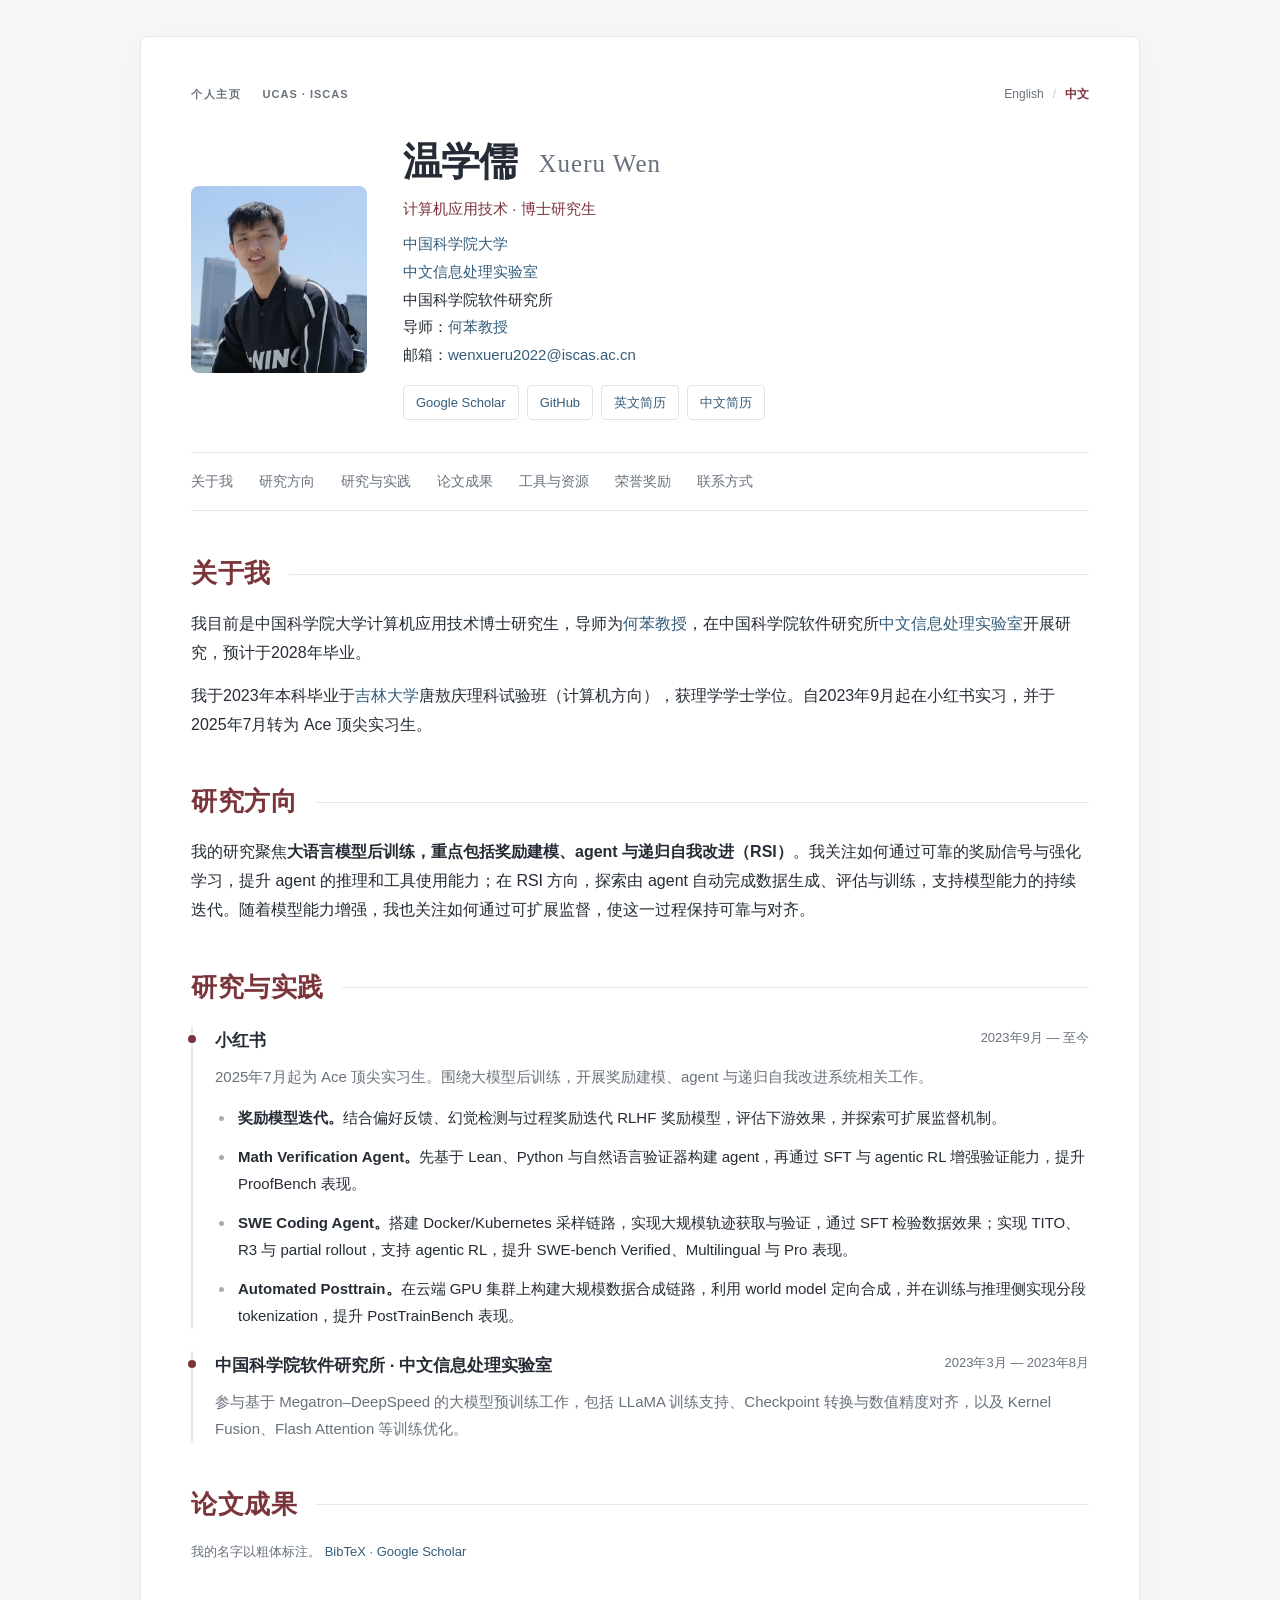
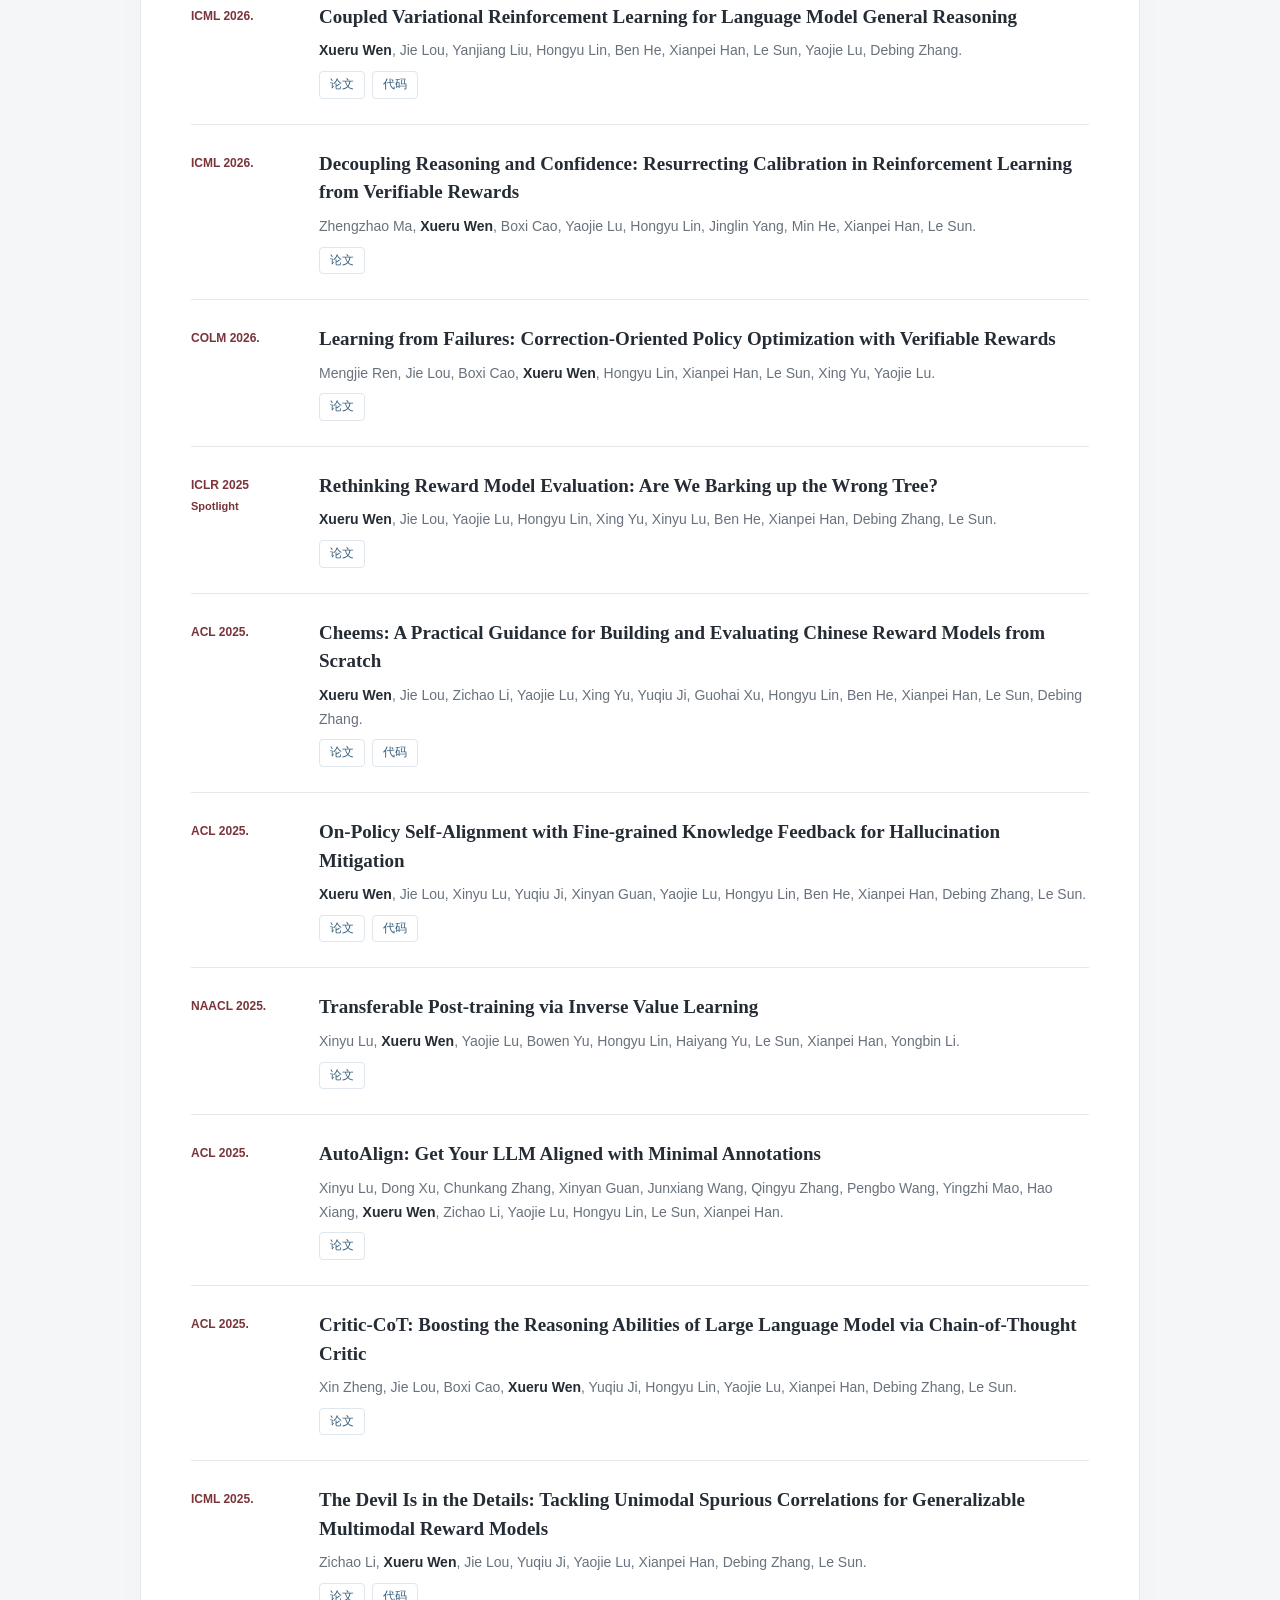
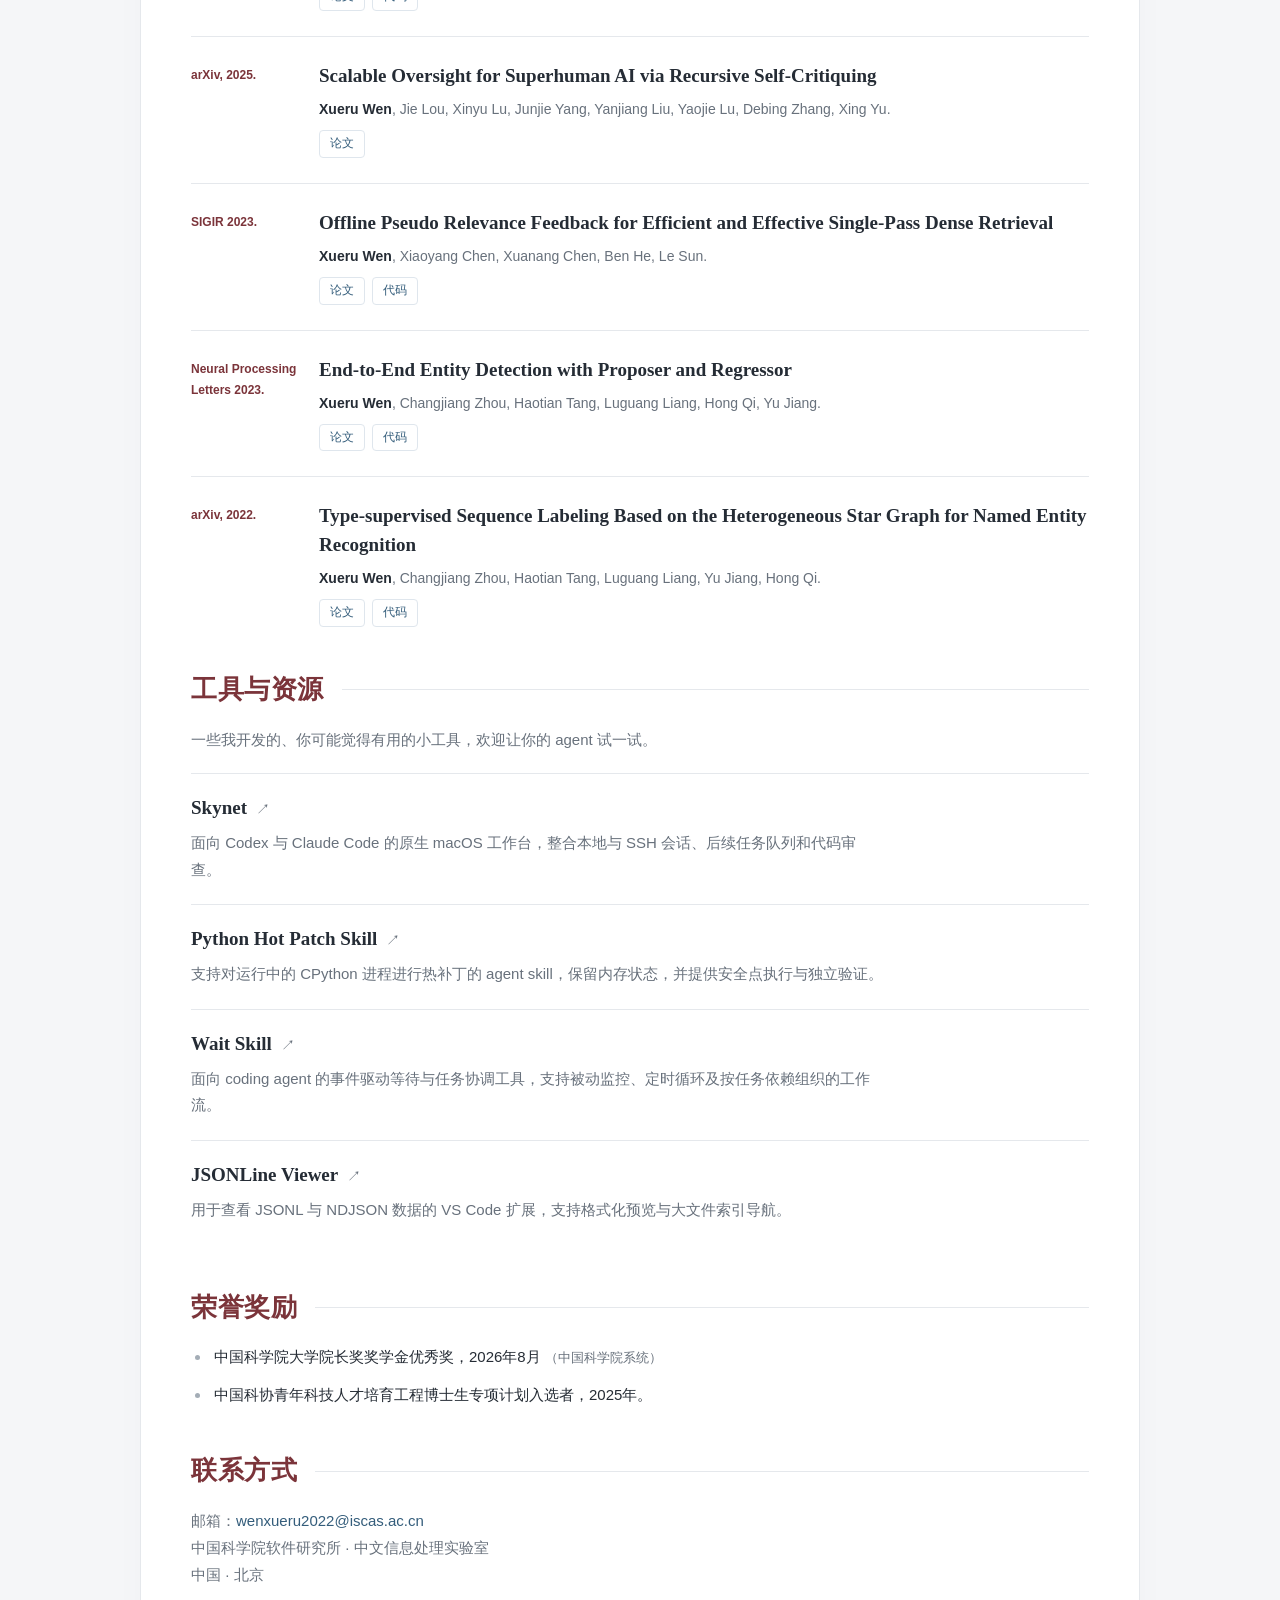
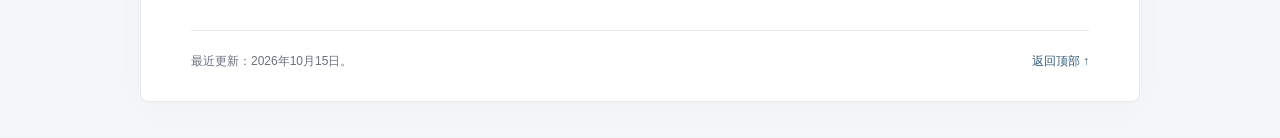
==== zh.html @ 72330139 "Add Chinese homepage with English as the default language" ====
<!doctype html>
<html lang="zh-CN">
<head>
  <meta charset="UTF-8" />
  <meta name="viewport" content="width=device-width, initial-scale=1" />
  <meta name="description" content="温学儒，中国科学院大学博士研究生，在中国科学院软件研究所中文信息处理实验室开展研究。研究方向为大语言模型后训练、奖励建模、agent 与递归自我改进。" />
  <title>温学儒 | Xueru Wen</title>
  <link rel="canonical" href="https://wenxueru.github.io/zh.html" />
  <link rel="alternate" hreflang="en" href="https://wenxueru.github.io/" />
  <link rel="alternate" hreflang="zh-CN" href="https://wenxueru.github.io/zh.html" />
  <link rel="alternate" hreflang="x-default" href="https://wenxueru.github.io/" />
  <link rel="stylesheet" href="styles.css?v=7" />
</head>
<body>
<a class="skip-link" href="#biography">跳转到正文</a>
<main class="page">
  <header id="top">
    <div class="header-topline">
      <p class="eyebrow">个人主页 <span>UCAS · ISCAS</span></p>
      <nav class="language-switch" aria-label="语言切换">
        <a href="./" lang="en" hreflang="en">English</a>
        <span aria-hidden="true">/</span>
        <a href="zh.html" lang="zh-CN" hreflang="zh-CN" aria-current="page">中文</a>
      </nav>
    </div>
    <div class="profile">
      <img class="portrait" src="assets/portrait.jpg?v=2" width="241" height="256" alt="温学儒的照片" />
      <div>
        <h1>温学儒 <span class="chinese-name" lang="en">Xueru Wen</span></h1>
        <p class="role">计算机应用技术 · 博士研究生</p>
        <p><a href="https://www.ucas.ac.cn/">中国科学院大学</a></p>
        <p><a href="https://www.icip.org.cn/zh/homepage/">中文信息处理实验室</a></p>
        <p>中国科学院软件研究所</p>
        <p>导师：<a href="https://people.ucas.edu.cn/~benhe">何苯教授</a></p>
        <p>邮箱：<a href="mailto:wenxueru2022@iscas.ac.cn">wenxueru2022@iscas.ac.cn</a></p>
        <div class="profile-links" aria-label="学术主页与简历">
          <a href="https://scholar.google.com/citations?user=MGhwXeUAAAAJ&amp;hl=en">Google Scholar</a>
          <a href="https://github.com/wenxueru">GitHub</a>
          <a href="assets/resume.pdf?v=20261009-cv8">英文简历</a>
          <a href="assets/resume-zh_CN.pdf?v=20261009-cv8" lang="zh-CN">中文简历</a>
        </div>
      </div>
    </div>
    <nav class="navigation" aria-label="页面导航">
      <a href="#biography">关于我</a><a href="#research">研究方向</a><a href="#experience">研究与实践</a>
      <a href="#publications">论文成果</a><a href="#projects">工具与资源</a><a href="#honors">荣誉奖励</a><a href="#contact">联系方式</a>
    </nav>
  </header>

  <section id="biography" aria-labelledby="biography-title">
    <h2 id="biography-title">关于我</h2>
    <p>我目前是中国科学院大学计算机应用技术博士研究生，导师为<a href="https://people.ucas.edu.cn/~benhe">何苯教授</a>，在中国科学院软件研究所<a href="https://www.icip.org.cn/zh/homepage/">中文信息处理实验室</a>开展研究，预计于2028年毕业。</p>
    <p>我于2023年本科毕业于<a href="https://www.jlu.edu.cn/">吉林大学</a>唐敖庆理科试验班（计算机方向），获理学学士学位。自2023年9月起在小红书实习，并于2025年7月转为 Ace 顶尖实习生。</p>
  </section>

  <section id="research" aria-labelledby="research-title">
    <h2 id="research-title">研究方向</h2>
    <p>我的研究聚焦<strong>大语言模型后训练，重点包括奖励建模、agent 与递归自我改进（RSI）</strong>。我关注如何通过可靠的奖励信号与强化学习，提升 agent 的推理和工具使用能力；在 RSI 方向，探索由 agent 自动完成数据生成、评估与训练，支持模型能力的持续迭代。随着模型能力增强，我也关注如何通过可扩展监督，使这一过程保持可靠与对齐。</p>
  </section>

  <section id="experience" aria-labelledby="experience-title">
    <h2 id="experience-title">研究与实践</h2>
    <article class="experience">
      <div class="experience-title"><strong>小红书</strong><span class="date">2023年9月 — 至今</span></div>
      <p>2025年7月起为 Ace 顶尖实习生。围绕大模型后训练，开展奖励建模、agent 与递归自我改进系统相关工作。</p>
      <ul>
        <li><strong>奖励模型迭代。</strong>结合偏好反馈、幻觉检测与过程奖励迭代 RLHF 奖励模型，评估下游效果，并探索可扩展监督机制。</li>
        <li><strong>Math Verification Agent。</strong>先基于 Lean、Python 与自然语言验证器构建 agent，再通过 SFT 与 agentic RL 增强验证能力，提升 ProofBench 表现。</li>
        <li><strong>SWE Coding Agent。</strong>搭建 Docker/Kubernetes 采样链路，实现大规模轨迹获取与验证，通过 SFT 检验数据效果；实现 TITO、R3 与 partial rollout，支持 agentic RL，提升 SWE-bench Verified、Multilingual 与 Pro 表现。</li>
        <li><strong>Automated Posttrain。</strong>在云端 GPU 集群上构建大规模数据合成链路，利用 world model 定向合成，并在训练与推理侧实现分段 tokenization，提升 PostTrainBench 表现。</li>
      </ul>
    </article>
    <article class="experience">
      <div class="experience-title"><strong>中国科学院软件研究所 · 中文信息处理实验室</strong><span class="date">2023年3月 — 2023年8月</span></div>
      <p>参与基于 Megatron–DeepSpeed 的大模型预训练工作，包括 LLaMA 训练支持、Checkpoint 转换与数值精度对齐，以及 Kernel Fusion、Flash Attention 等训练优化。</p>
    </article>
  </section>

  <section id="publications" aria-labelledby="publications-title">
    <h2 id="publications-title">论文成果</h2>
    <p class="section-note">我的名字以粗体标注。 <a href="assets/publications.bib" download>BibTeX</a> · <a href="https://scholar.google.com/citations?user=MGhwXeUAAAAJ&amp;hl=en">Google Scholar</a></p>
    <ol class="publications">
<li><a class="paper-title" href="https://arxiv.org/abs/2512.12576">Coupled Variational Reinforcement Learning for Language Model General Reasoning</a>
      <span class="paper-links"><a href="https://arxiv.org/abs/2512.12576">论文</a> <a href="https://github.com/wenxueru/CoVRL">代码</a></span>
      <div class="authors"><strong>Xueru Wen</strong>, Jie Lou, Yanjiang Liu, Hongyu Lin, Ben He, Xianpei Han, Le Sun, Yaojie Lu, Debing Zhang.</div><div class="venue">ICML 2026.</div></li>
<li><a class="paper-title" href="https://arxiv.org/abs/2603.09117">Decoupling Reasoning and Confidence: Resurrecting Calibration in Reinforcement Learning from Verifiable Rewards</a>
      <span class="paper-links"><a href="https://arxiv.org/abs/2603.09117">论文</a></span>
      <div class="authors">Zhengzhao Ma, <strong>Xueru Wen</strong>, Boxi Cao, Yaojie Lu, Hongyu Lin, Jinglin Yang, Min He, Xianpei Han, Le Sun.</div><div class="venue">ICML 2026.</div></li>
<li><a class="paper-title" href="https://arxiv.org/abs/2605.14539">Learning from Failures: Correction-Oriented Policy Optimization with Verifiable Rewards</a>
      <span class="paper-links"><a href="https://arxiv.org/abs/2605.14539">论文</a></span>
      <div class="authors">Mengjie Ren, Jie Lou, Boxi Cao, <strong>Xueru Wen</strong>, Hongyu Lin, Xianpei Han, Le Sun, Xing Yu, Yaojie Lu.</div><div class="venue">COLM 2026.</div></li>
<li><a class="paper-title" href="https://openreview.net/forum?id=Cnwz9jONi5">Rethinking Reward Model Evaluation: Are We Barking up the Wrong Tree?</a>
      <span class="paper-links"><a href="https://openreview.net/forum?id=Cnwz9jONi5">论文</a></span>
      <div class="authors"><strong>Xueru Wen</strong>, Jie Lou, Yaojie Lu, Hongyu Lin, Xing Yu, Xinyu Lu, Ben He, Xianpei Han, Debing Zhang, Le Sun.</div><div class="venue">ICLR 2025 <span class="spotlight">Spotlight</span></div></li>
<li><a class="paper-title" href="https://aclanthology.org/2025.acl-long.737/">Cheems: A Practical Guidance for Building and Evaluating Chinese Reward Models from Scratch</a>
      <span class="paper-links"><a href="https://aclanthology.org/2025.acl-long.737/">论文</a> <a href="https://github.com/AlignRM/CheemsRM">代码</a></span>
      <div class="authors"><strong>Xueru Wen</strong>, Jie Lou, Zichao Li, Yaojie Lu, Xing Yu, Yuqiu Ji, Guohai Xu, Hongyu Lin, Ben He, Xianpei Han, Le Sun, Debing Zhang.</div><div class="venue">ACL 2025.</div></li>
<li><a class="paper-title" href="https://aclanthology.org/2025.findings-acl.271/">On-Policy Self-Alignment with Fine-grained Knowledge Feedback for Hallucination Mitigation</a>
      <span class="paper-links"><a href="https://aclanthology.org/2025.findings-acl.271/">论文</a> <a href="https://github.com/AlignRM/RLFH">代码</a></span>
      <div class="authors"><strong>Xueru Wen</strong>, Jie Lou, Xinyu Lu, Yuqiu Ji, Xinyan Guan, Yaojie Lu, Hongyu Lin, Ben He, Xianpei Han, Debing Zhang, Le Sun.</div><div class="venue">ACL 2025.</div></li>
<li><a class="paper-title" href="https://aclanthology.org/2025.naacl-long.227/">Transferable Post-training via Inverse Value Learning</a>
      <span class="paper-links"><a href="https://aclanthology.org/2025.naacl-long.227/">论文</a></span>
      <div class="authors">Xinyu Lu, <strong>Xueru Wen</strong>, Yaojie Lu, Bowen Yu, Hongyu Lin, Haiyang Yu, Le Sun, Xianpei Han, Yongbin Li.</div><div class="venue">NAACL 2025.</div></li>
<li><a class="paper-title" href="https://aclanthology.org/2025.acl-demo.19/">AutoAlign: Get Your LLM Aligned with Minimal Annotations</a>
      <span class="paper-links"><a href="https://aclanthology.org/2025.acl-demo.19/">论文</a></span>
      <div class="authors">Xinyu Lu, Dong Xu, Chunkang Zhang, Xinyan Guan, Junxiang Wang, Qingyu Zhang, Pengbo Wang, Yingzhi Mao, Hao Xiang, <strong>Xueru Wen</strong>, Zichao Li, Yaojie Lu, Hongyu Lin, Le Sun, Xianpei Han.</div><div class="venue">ACL 2025.</div></li>
<li><a class="paper-title" href="https://aclanthology.org/2025.findings-acl.89/">Critic-CoT: Boosting the Reasoning Abilities of Large Language Model via Chain-of-Thought Critic</a>
      <span class="paper-links"><a href="https://aclanthology.org/2025.findings-acl.89/">论文</a></span>
      <div class="authors">Xin Zheng, Jie Lou, Boxi Cao, <strong>Xueru Wen</strong>, Yuqiu Ji, Hongyu Lin, Yaojie Lu, Xianpei Han, Debing Zhang, Le Sun.</div><div class="venue">ACL 2025.</div></li>
<li><a class="paper-title" href="https://proceedings.mlr.press/v267/li25cw.html">The Devil Is in the Details: Tackling Unimodal Spurious Correlations for Generalizable Multimodal Reward Models</a>
      <span class="paper-links"><a href="https://proceedings.mlr.press/v267/li25cw.html">论文</a> <a href="https://github.com/alignrm/Generalizable-MM-RM">代码</a></span>
      <div class="authors">Zichao Li, <strong>Xueru Wen</strong>, Jie Lou, Yuqiu Ji, Yaojie Lu, Xianpei Han, Debing Zhang, Le Sun.</div><div class="venue">ICML 2025.</div></li>
<li><a class="paper-title" href="https://arxiv.org/abs/2502.04675">Scalable Oversight for Superhuman AI via Recursive Self-Critiquing</a>
      <span class="paper-links"><a href="https://arxiv.org/abs/2502.04675">论文</a></span>
      <div class="authors"><strong>Xueru Wen</strong>, Jie Lou, Xinyu Lu, Junjie Yang, Yanjiang Liu, Yaojie Lu, Debing Zhang, Xing Yu.</div><div class="venue">arXiv, 2025.</div></li>
<li><a class="paper-title" href="https://doi.org/10.1145/3539618.3592028">Offline Pseudo Relevance Feedback for Efficient and Effective Single-Pass Dense Retrieval</a>
      <span class="paper-links"><a href="https://doi.org/10.1145/3539618.3592028">论文</a> <a href="https://github.com/wenxueru/OPRF">代码</a></span>
      <div class="authors"><strong>Xueru Wen</strong>, Xiaoyang Chen, Xuanang Chen, Ben He, Le Sun.</div><div class="venue">SIGIR 2023.</div></li>
<li><a class="paper-title" href="https://doi.org/10.1007/s11063-023-11201-8">End-to-End Entity Detection with Proposer and Regressor</a>
      <span class="paper-links"><a href="https://doi.org/10.1007/s11063-023-11201-8">论文</a> <a href="https://github.com/wenxueru/EntityDetection">代码</a></span>
      <div class="authors"><strong>Xueru Wen</strong>, Changjiang Zhou, Haotian Tang, Luguang Liang, Hong Qi, Yu Jiang.</div><div class="venue">Neural Processing Letters 2023.</div></li>
<li><a class="paper-title" href="https://arxiv.org/abs/2210.10240">Type-supervised Sequence Labeling Based on the Heterogeneous Star Graph for Named Entity Recognition</a>
      <span class="paper-links"><a href="https://arxiv.org/abs/2210.10240">论文</a> <a href="https://github.com/wenxueru/GraphNER">代码</a></span>
      <div class="authors"><strong>Xueru Wen</strong>, Changjiang Zhou, Haotian Tang, Luguang Liang, Yu Jiang, Hong Qi.</div><div class="venue">arXiv, 2022.</div></li>
    </ol>
  </section>

  <section id="projects" aria-labelledby="projects-title">
    <h2 id="projects-title">工具与资源</h2>
    <p class="tools-intro">一些我开发的、你可能觉得有用的小工具，欢迎让你的 agent 试一试。</p>
    <div class="projects-grid">
      <article class="project">
        <h3><a href="https://github.com/wenxueru/skynet">Skynet <span aria-hidden="true">↗</span></a></h3>
        <p>面向 Codex 与 Claude Code 的原生 macOS 工作台，整合本地与 SSH 会话、后续任务队列和代码审查。</p>
      </article>
      <article class="project">
        <h3><a href="https://github.com/wenxueru/python-hot-patch-skill">Python Hot Patch Skill <span aria-hidden="true">↗</span></a></h3>
        <p>支持对运行中的 CPython 进程进行热补丁的 agent skill，保留内存状态，并提供安全点执行与独立验证。</p>
      </article>
      <article class="project">
        <h3><a href="https://github.com/wenxueru/wait-skill">Wait Skill <span aria-hidden="true">↗</span></a></h3>
        <p>面向 coding agent 的事件驱动等待与任务协调工具，支持被动监控、定时循环及按任务依赖组织的工作流。</p>
      </article>
      <article class="project">
        <h3><a href="https://github.com/wenxueru/jsonline-viewer">JSONLine Viewer <span aria-hidden="true">↗</span></a></h3>
        <p>用于查看 JSONL 与 NDJSON 数据的 VS Code 扩展，支持格式化预览与大文件索引导航。</p>
      </article>
    </div>
  </section>

  <section id="honors" aria-labelledby="honors-title">
    <h2 id="honors-title">荣誉奖励</h2>
    <ul>
      <li><span lang="zh-CN">中国科学院大学院长奖奖学金优秀奖</span>，2026年8月 <span class="section-note">（中国科学院系统）</span></li>
      <li>中国科协青年科技人才培育工程博士生专项计划入选者，2025年。</li>
    </ul>
  </section>

  <section id="contact" aria-labelledby="contact-title">
    <h2 id="contact-title">联系方式</h2>
    <p>邮箱：<a href="mailto:wenxueru2022@iscas.ac.cn">wenxueru2022@iscas.ac.cn</a><br />中国科学院软件研究所 · 中文信息处理实验室<br />中国 · 北京</p>
  </section>
  <footer><p>最近更新：<time datetime="2026-10-15">2026年10月15日</time>。</p><a href="#top">返回顶部 ↑</a></footer>
</main>
</body>
</html>
---- styles.css ----
:root {
  color-scheme: light;
  --ink: #252c35;
  --muted: #68717c;
  --accent: #7b343a;
  --link: #345d7b;
  --rule: #e5e8ec;
  --serif: Georgia, "Times New Roman", "Songti SC", SimSun, serif;
}
* { box-sizing: border-box; }
html { scroll-behavior: smooth; scroll-padding-top: 28px; }
body {
  margin: 0;
  color: var(--ink);
  background: #f5f6f8;
  font: 16px/1.8 -apple-system, BlinkMacSystemFont, "Segoe UI", "PingFang SC", sans-serif;
  -webkit-font-smoothing: antialiased;
}
.page {
  max-width: 1000px;
  margin: 36px auto;
  padding: 44px 50px 28px;
  background: #fff;
  border: 1px solid var(--rule);
  border-radius: 8px;
  box-shadow: 0 8px 38px #25324505;
}
a { color: var(--link); text-decoration: none; text-underline-offset: 3px; }
a:hover { text-decoration: underline; }
a:focus-visible { outline: 2px solid var(--link); outline-offset: 4px; border-radius: 2px; }
.skip-link { position: absolute; left: -9999px; }
.skip-link:focus { left: 20px; top: 10px; padding: 8px 12px; background: white; z-index: 1; }
.eyebrow {
  display: flex;
  justify-content: space-between;
  margin: 0 0 30px;
  color: var(--muted);
  font-size: 11px;
  font-weight: 600;
  letter-spacing: 1.7px;
  text-transform: uppercase;
}
.eyebrow span { letter-spacing: 1px; }
.profile { display: grid; grid-template-columns: 176px minmax(0, 1fr); gap: 36px; align-items: center; }
.portrait { display: block; width: 176px; height: auto; border-radius: 8px; }
h1 { font: 700 39px/1.2 var(--serif); letter-spacing: -.8px; margin: 0 0 12px; }
.chinese-name { display: inline-block; margin-left: 12px; color: var(--muted); font-size: 25px; font-weight: 500; letter-spacing: 1px; vertical-align: 3px; }
.profile p { margin: 0 0 3px; font-size: 15px; line-height: 1.65; }
.profile .role { margin-bottom: 10px; color: var(--accent); font-size: 15px; font-weight: 500; }
.profile .profile-links { margin-top: 17px; }
.profile-links { display: flex; flex-wrap: wrap; gap: 8px; }
.profile-links a {
  padding: 5px 12px;
  border: 1px solid #dce3e9;
  border-radius: 5px;
  font-size: 13px;
  font-weight: 500;
  transition: background-color .15s, border-color .15s;
}
.profile-links a:hover { background: #f2f6f9; border-color: #a9bdcd; text-decoration: none; }
.navigation {
  display: flex;
  flex-wrap: wrap;
  gap: 6px 26px;
  margin: 32px 0 0;
  padding: 11px 0;
  border-top: 1px solid var(--rule);
  border-bottom: 1px solid var(--rule);
  font-size: 14px;
  font-weight: 500;
}
.navigation a { color: var(--muted); padding: 5px 0; }
.navigation a:hover { color: var(--accent); }
section { margin-top: 46px; }
#biography p, #research p { max-width: 80ch; }
h2 {
  display: flex;
  align-items: center;
  gap: 18px;
  margin: 0 0 19px;
  color: var(--accent);
  font: 700 26px/1.3 var(--serif);
  letter-spacing: -.3px;
}
h2::after { content: ""; height: 1px; background: var(--rule); flex: 1; min-width: 20px; }
p { margin: 0 0 14px; }
strong { font-weight: 600; }
.experience { position: relative; margin-top: 22px; padding-left: 22px; border-left: 2px solid var(--rule); }
.experience::before { content: ""; position: absolute; left: -5px; top: 9px; width: 8px; height: 8px; border-radius: 50%; background: var(--accent); }
.experience-title { display: flex; justify-content: space-between; gap: 6px 20px; flex-wrap: wrap; margin-bottom: 6px; }
.experience-title strong { font-size: 17px; }
.date { color: var(--muted); font-size: 13px; white-space: nowrap; }
.experience p { color: var(--muted); font-size: 15px; }
ul { padding-left: 20px; margin: 12px 0 0; }
li { padding-left: 3px; margin-bottom: 11px; }
li::marker { color: #a4adb6; }
.experience ul { font-size: 15px; line-height: 1.8; }
.experience li { margin-bottom: 12px; }
.experience li strong { color: var(--ink); }
.publications { padding: 0; margin: 12px 0 0; list-style: none; }
.publications li {
  display: grid;
  grid-template-columns: 106px minmax(0, 1fr);
  column-gap: 22px;
  row-gap: 8px;
  margin: 0;
  padding: 25px 0;
  border-bottom: 1px solid var(--rule);
}
.publications li:last-child { border-bottom: 0; padding-bottom: 0; }
.paper-title { grid-column: 2; grid-row: 1; color: var(--ink); font: 700 19px/1.5 var(--serif); }
.paper-title:hover { color: var(--accent); }
.authors { grid-column: 2; grid-row: 2; color: var(--muted); font-size: 14px; line-height: 1.7; }
.authors strong { color: var(--ink); }
.venue { grid-column: 1; grid-row: 1 / 4; align-self: start; padding-top: 3px; color: var(--accent); font-size: 12px; line-height: 1.8; font-weight: 600; }
.spotlight { display: block; font-size: 11px; font-weight: 600; }
.paper-links { grid-column: 2; grid-row: 3; display: flex; flex-wrap: wrap; gap: 7px; font-size: 11px; }
.paper-links a { padding: 2px 10px; border: 1px solid #dfe6ed; border-radius: 4px; font-size: 12px; line-height: 1.8; }
.paper-links a:hover { background: #f2f6f9; text-decoration: none; }
.section-note { color: var(--muted); font-size: 13px; line-height: 1.8; }
.tools-intro { max-width: 73ch; margin-bottom: 20px; color: var(--muted); font-size: 15px; line-height: 1.8; }
.projects-grid { display: grid; grid-template-columns: minmax(0, 1fr); }
.project { padding: 21px 0; border-top: 1px solid var(--rule); }
.project h3 { margin: 0 0 9px; font: 700 19px/1.4 var(--serif); }
.project h3 a { color: var(--ink); }
.project h3 a:hover { color: var(--accent); }
.project h3 span { margin-left: 4px; color: var(--muted); font: 14px/1 sans-serif; }
.project p { max-width: 83ch; margin: 0; color: var(--muted); font-size: 15px; line-height: 1.75; }
#honors li { font-size: 15px; }
#contact p { color: var(--muted); font-size: 15px; }
footer { display: flex; justify-content: space-between; flex-wrap: wrap; gap: 8px 20px; margin-top: 42px; padding-top: 20px; border-top: 1px solid var(--rule); color: var(--muted); font-size: 12px; }
footer p { margin: 0; }
@media (max-width: 760px) {
  body { background: #fff; }
  .page { margin: 0 auto; padding: 30px 26px 25px; border: 0; border-radius: 0; box-shadow: none; }
  .profile { grid-template-columns: 140px minmax(0, 1fr); gap: 25px; }
  .portrait { width: 140px; }
  h1 { font-size: 32px; }
  .chinese-name { margin-left: 8px; font-size: 22px; }
  .navigation { gap: 8px 24px; }
  .publications li { grid-template-columns: 92px minmax(0, 1fr); column-gap: 16px; }
}
@media (max-width: 540px) {
  body { font-size: 16px; line-height: 1.8; }
  .page { padding: 25px 22px; }
  .eyebrow { font-size: 10px; margin-bottom: 23px; }
  .profile { grid-template-columns: 1fr; gap: 21px; }
  .portrait { width: 120px; }
  h1 { font-size: 34px; }
  .chinese-name { font-size: 23px; }
  .profile p { font-size: 14px; }
  .profile .role { font-size: 14px; }
  .profile a { overflow-wrap: anywhere; }
  .profile-links a { padding: 5px 11px; }
  .navigation { margin-top: 25px; gap: 4px 23px; font-size: 13px; }
  section { margin-top: 34px; }
  h2 { font-size: 24px; gap: 13px; }
  .experience { padding-left: 16px; }
  .experience-title { display: block; }
  .date { display: block; margin-top: 3px; }
  .publications li { grid-template-columns: minmax(0, 1fr); padding: 22px 0; row-gap: 8px; }
  .venue { grid-column: 1; grid-row: 1; padding: 0; font-size: 12px; }
  .spotlight { display: inline; }
  .paper-title { grid-column: 1; grid-row: 2; font-size: 18px; }
  .authors { grid-column: 1; grid-row: 3; font-size: 13px; }
  .paper-links { grid-column: 1; grid-row: 4; }
  .paper-links a { font-size: 12px; padding: 2px 10px; }
  #projects h2 { align-items: baseline; }
}
@media (prefers-reduced-motion: reduce) { html { scroll-behavior: auto; } }
@media print {
  body { background: white; font-size: 11pt; }
  .page { max-width: none; margin: 0; padding: 0; border: 0; box-shadow: none; }
  .eyebrow, .navigation, .skip-link, footer a { display: none; }
  .publications li, .experience, .project { break-inside: avoid; }
  .profile-links a, .paper-links a { border: 0; padding: 0; }
  a { color: inherit; }
}

/* Shared language navigation; English remains the default document. */
.header-topline { display: flex; align-items: center; justify-content: space-between; gap: 18px; margin-bottom: 30px; }
.header-topline .eyebrow { display: block; margin: 0; }
.header-topline .eyebrow span { margin-left: 16px; }
.language-switch { display: flex; align-items: center; flex-shrink: 0; gap: 9px; font-size: 12px; line-height: 1.8; }
.language-switch a { color: var(--muted); padding: 3px 0; }
.language-switch a[aria-current="page"] { color: var(--accent); font-weight: 600; }
.language-switch span { color: #c3c9cf; }
html[lang="zh-CN"] #biography p, html[lang="zh-CN"] #research p { max-width: none; }
html[lang="zh-CN"] h2 { font-family: "Songti SC", SimSun, var(--serif); letter-spacing: .5px; }
@media (max-width: 540px) {
  .header-topline { gap: 10px; margin-bottom: 23px; }
  .header-topline .eyebrow { letter-spacing: 1px; }
  .header-topline .eyebrow span { margin-left: 8px; letter-spacing: .5px; }
  .language-switch { font-size: 12px; gap: 7px; }
  html[lang="zh-CN"] .chinese-name { font-size: 21px; letter-spacing: 0; }
}
@media print { .language-switch { display: none; } }
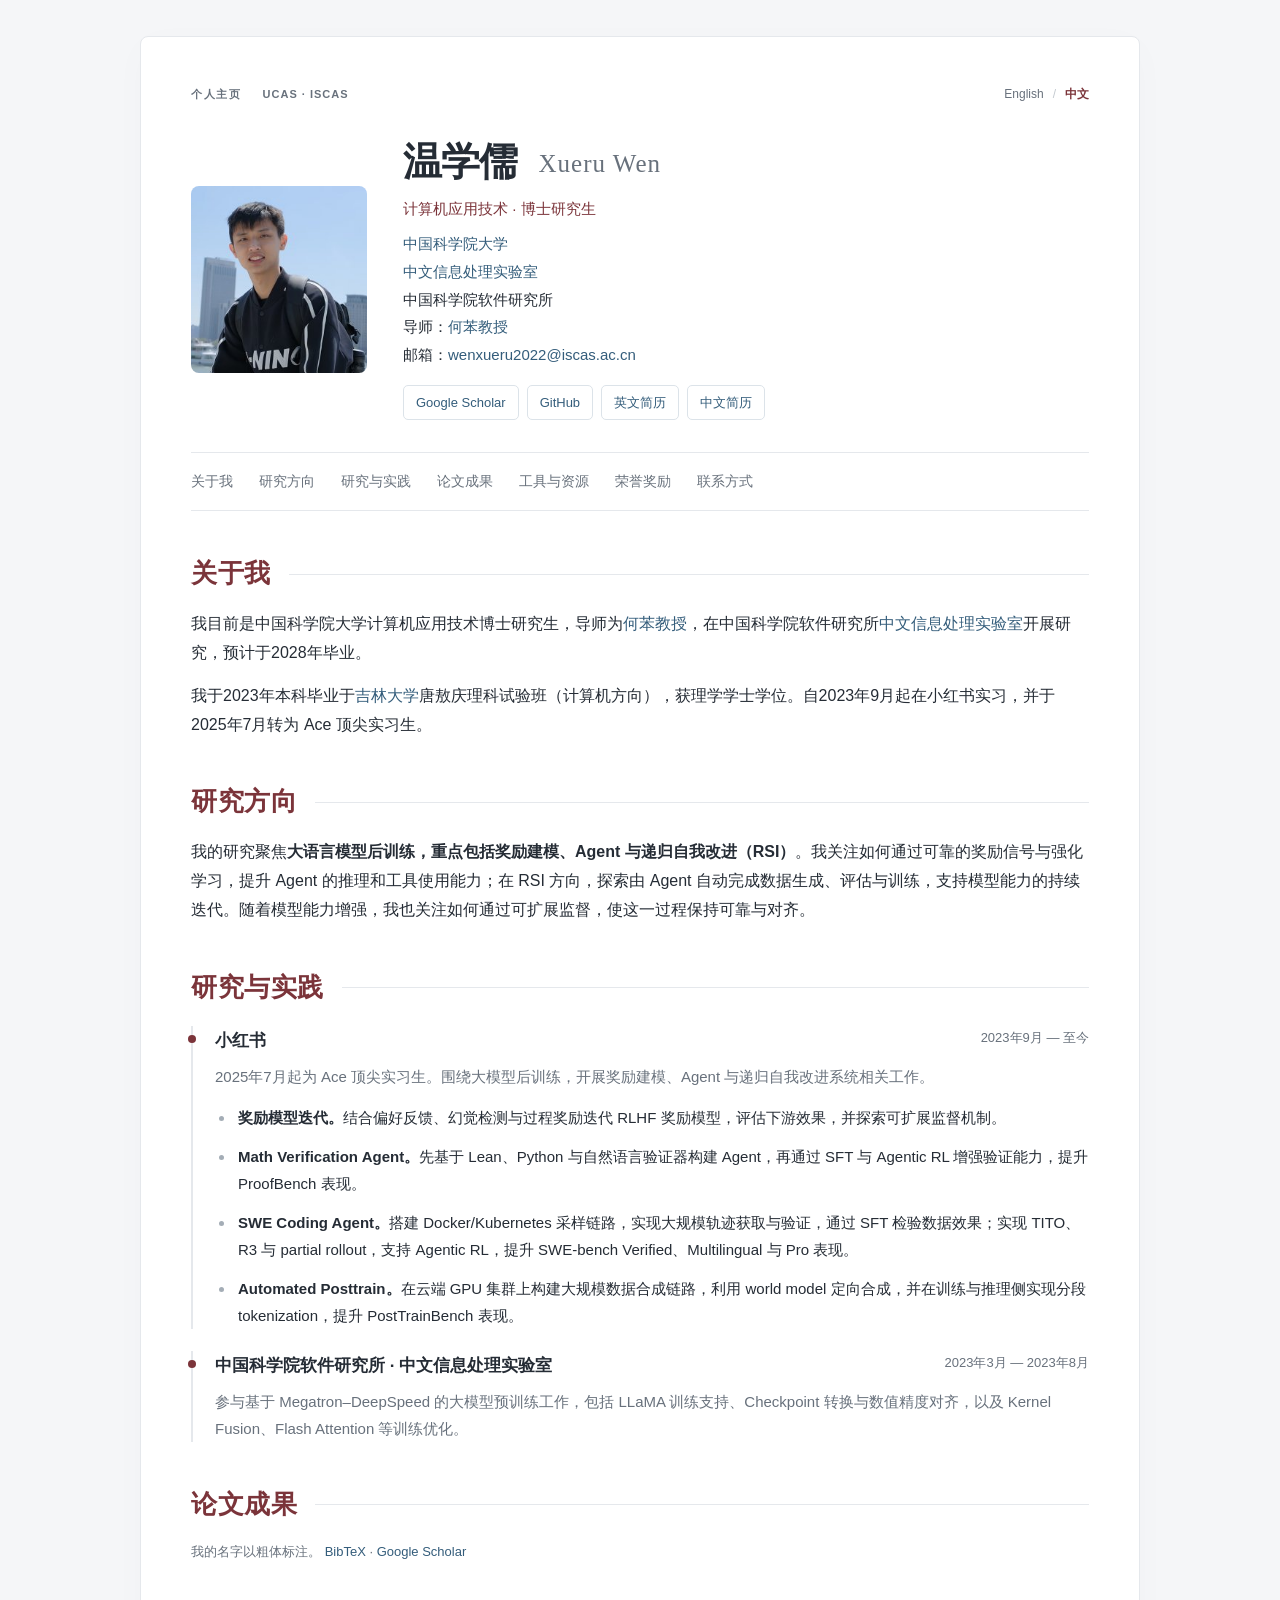
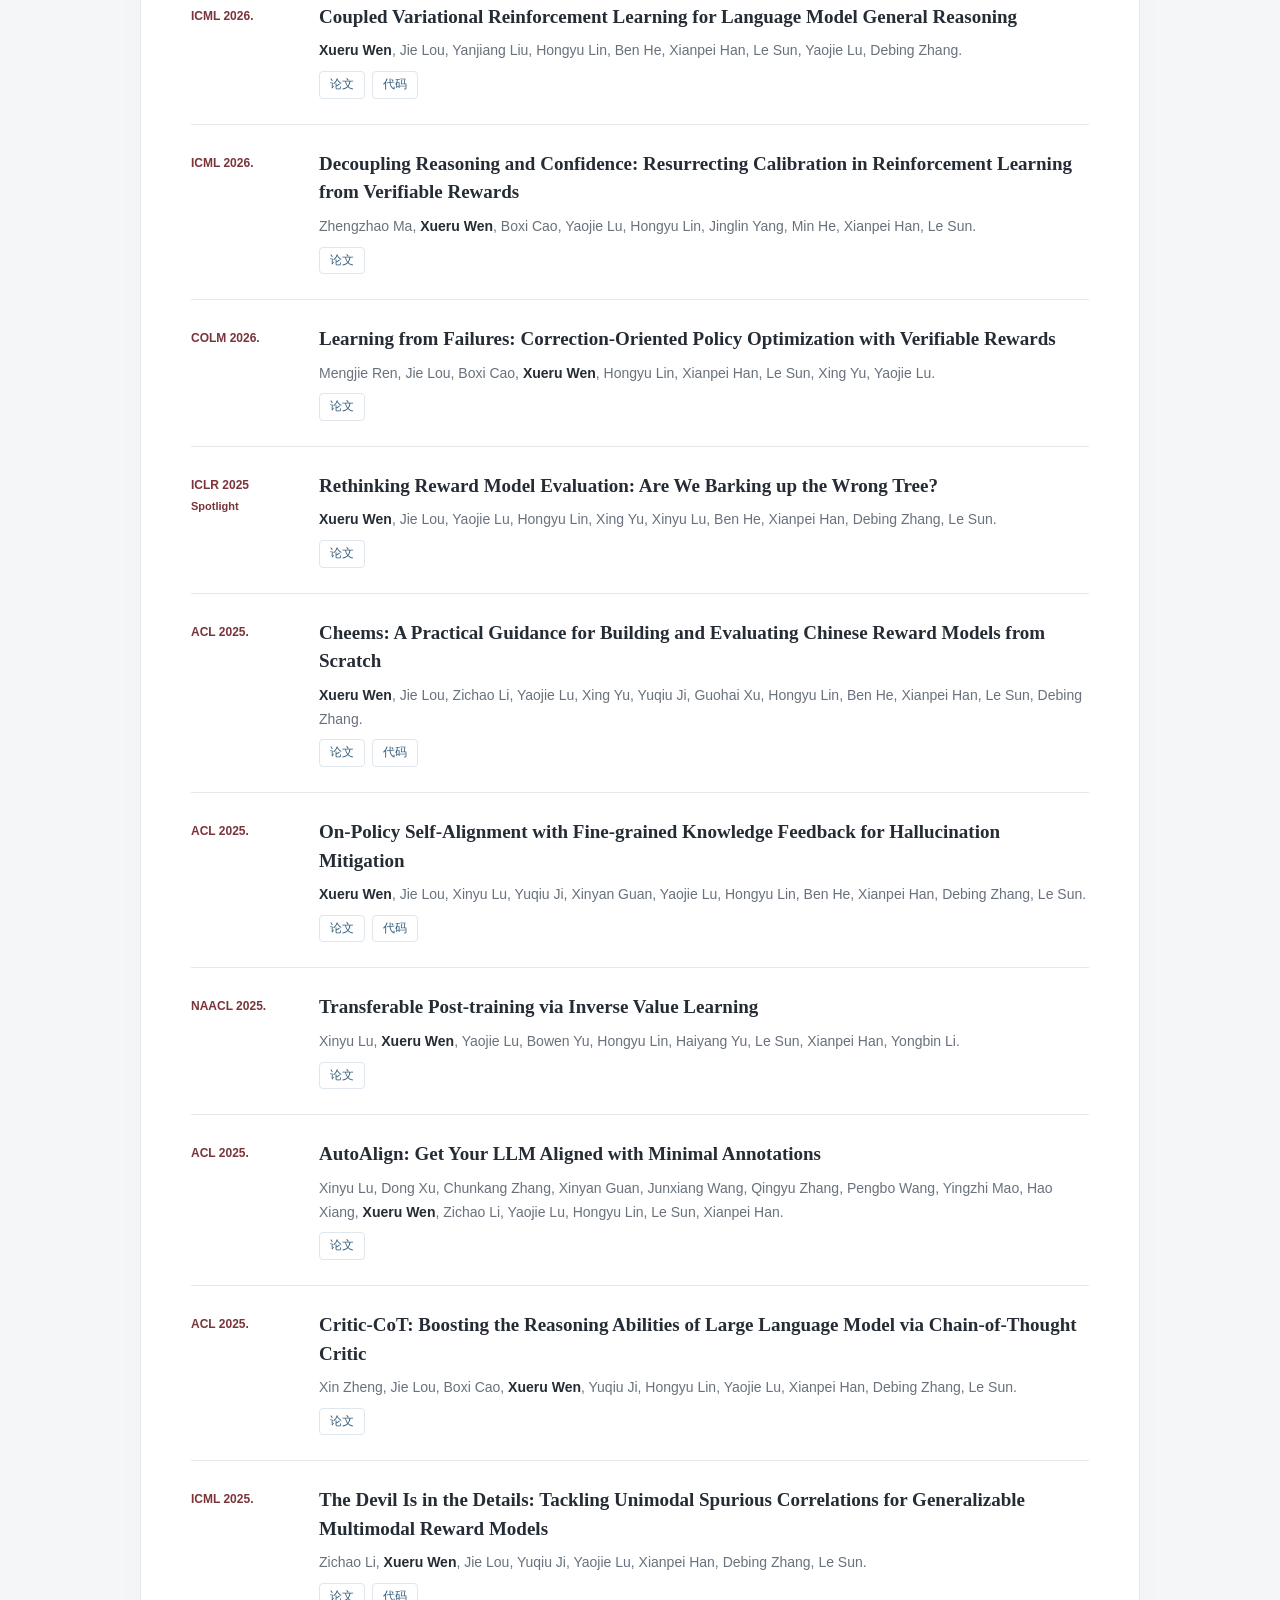
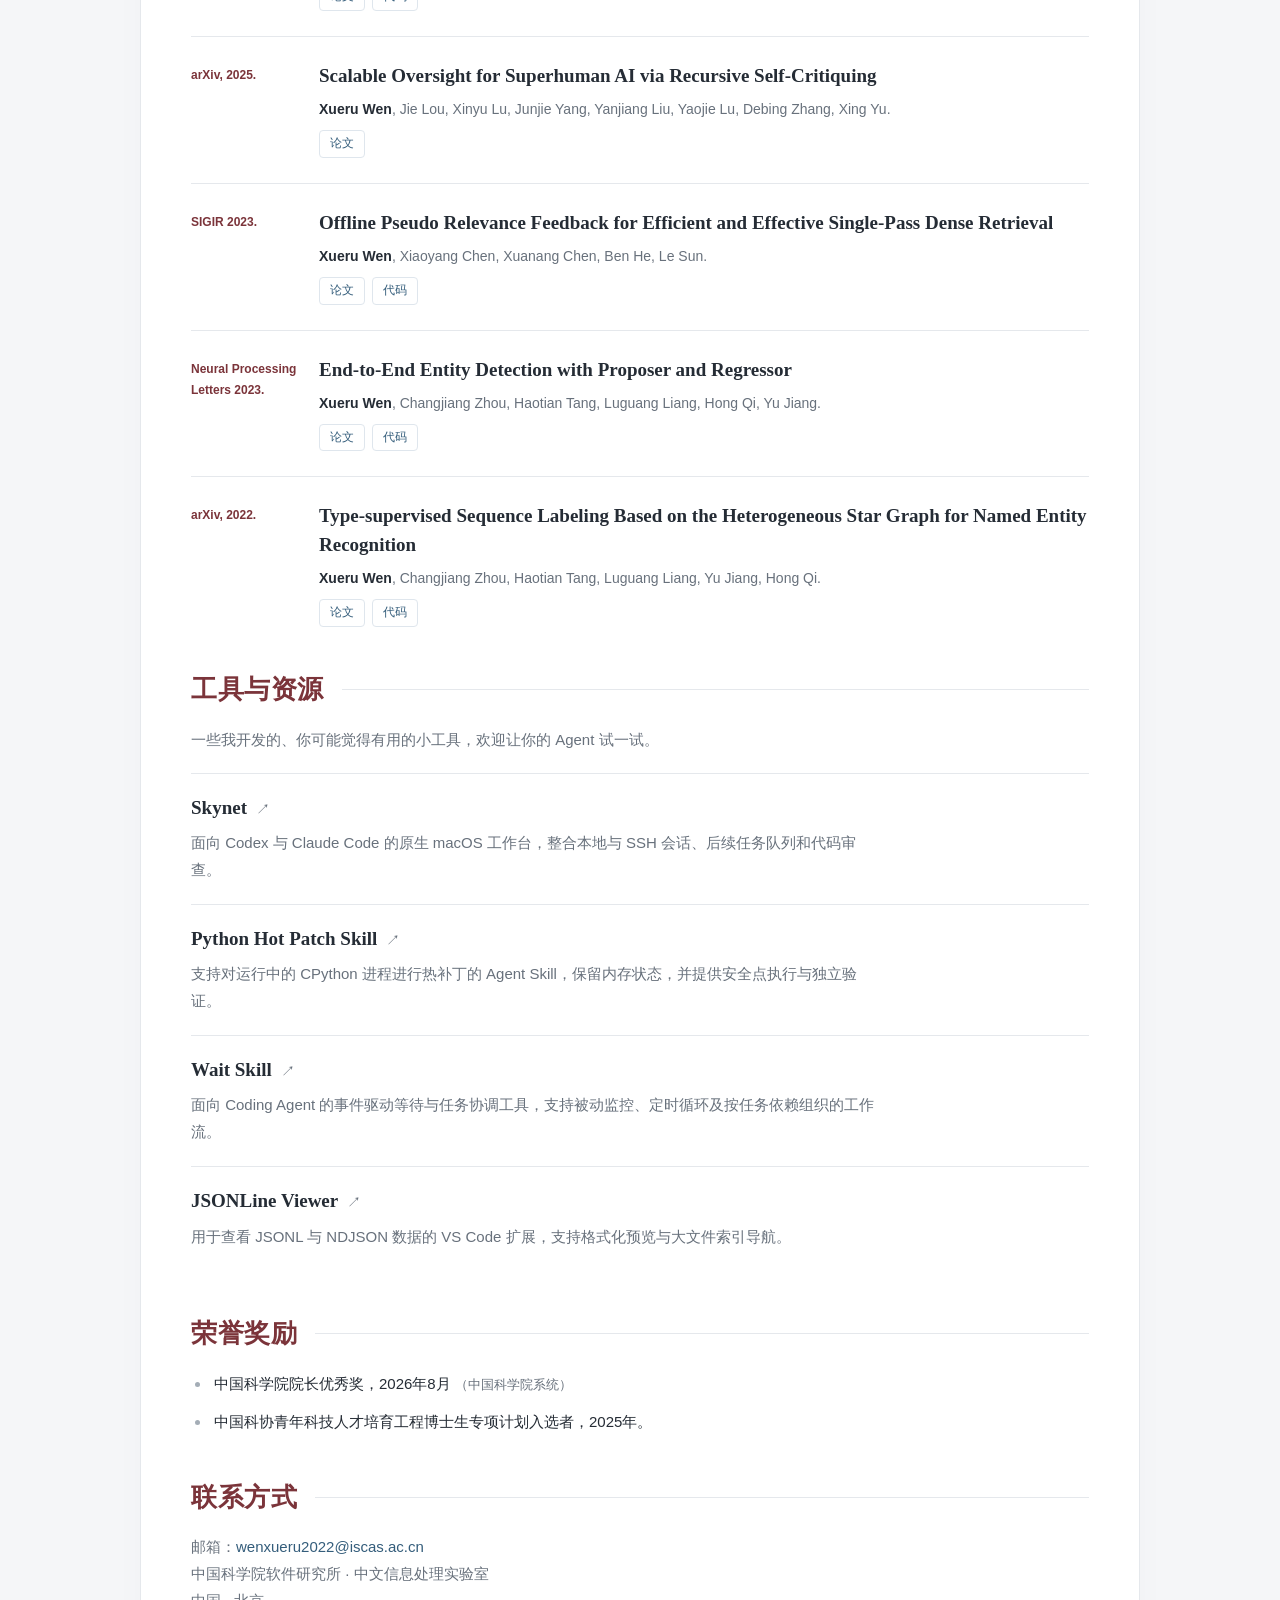
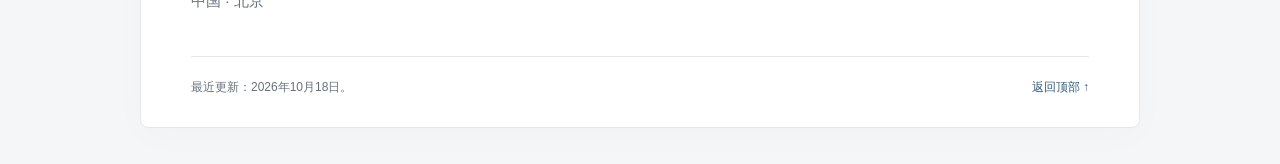
==== commit af692024: "Sync verified award and CV details" ====
--- a/zh.html
+++ b/zh.html
@@ -3,7 +3,7 @@
 <head>
   <meta charset="UTF-8" />
   <meta name="viewport" content="width=device-width, initial-scale=1" />
-  <meta name="description" content="温学儒，中国科学院大学博士研究生，在中国科学院软件研究所中文信息处理实验室开展研究。研究方向为大语言模型后训练、奖励建模、agent 与递归自我改进。" />
+  <meta name="description" content="温学儒，中国科学院大学博士研究生，在中国科学院软件研究所中文信息处理实验室开展研究。研究方向为大语言模型后训练、奖励建模、Agent 与递归自我改进。" />
   <title>温学儒 | Xueru Wen</title>
   <link rel="canonical" href="https://wenxueru.github.io/zh.html" />
   <link rel="alternate" hreflang="en" href="https://wenxueru.github.io/" />
@@ -36,8 +36,8 @@
         <div class="profile-links" aria-label="学术主页与简历">
           <a href="https://scholar.google.com/citations?user=MGhwXeUAAAAJ&amp;hl=en">Google Scholar</a>
           <a href="https://github.com/wenxueru">GitHub</a>
-          <a href="assets/resume.pdf?v=20261009-cv8">英文简历</a>
-          <a href="assets/resume-zh_CN.pdf?v=20261009-cv8" lang="zh-CN">中文简历</a>
+          <a href="assets/resume.pdf?v=20261018-facts1">英文简历</a>
+          <a href="assets/resume-zh_CN.pdf?v=20261018-facts1" lang="zh-CN">中文简历</a>
         </div>
       </div>
     </div>
@@ -55,18 +55,18 @@
 
   <section id="research" aria-labelledby="research-title">
     <h2 id="research-title">研究方向</h2>
-    <p>我的研究聚焦<strong>大语言模型后训练，重点包括奖励建模、agent 与递归自我改进（RSI）</strong>。我关注如何通过可靠的奖励信号与强化学习，提升 agent 的推理和工具使用能力；在 RSI 方向，探索由 agent 自动完成数据生成、评估与训练，支持模型能力的持续迭代。随着模型能力增强，我也关注如何通过可扩展监督，使这一过程保持可靠与对齐。</p>
+    <p>我的研究聚焦<strong>大语言模型后训练，重点包括奖励建模、Agent 与递归自我改进（RSI）</strong>。我关注如何通过可靠的奖励信号与强化学习，提升 Agent 的推理和工具使用能力；在 RSI 方向，探索由 Agent 自动完成数据生成、评估与训练，支持模型能力的持续迭代。随着模型能力增强，我也关注如何通过可扩展监督，使这一过程保持可靠与对齐。</p>
   </section>
 
   <section id="experience" aria-labelledby="experience-title">
     <h2 id="experience-title">研究与实践</h2>
     <article class="experience">
       <div class="experience-title"><strong>小红书</strong><span class="date">2023年9月 — 至今</span></div>
-      <p>2025年7月起为 Ace 顶尖实习生。围绕大模型后训练，开展奖励建模、agent 与递归自我改进系统相关工作。</p>
+      <p>2025年7月起为 Ace 顶尖实习生。围绕大模型后训练，开展奖励建模、Agent 与递归自我改进系统相关工作。</p>
       <ul>
         <li><strong>奖励模型迭代。</strong>结合偏好反馈、幻觉检测与过程奖励迭代 RLHF 奖励模型，评估下游效果，并探索可扩展监督机制。</li>
-        <li><strong>Math Verification Agent。</strong>先基于 Lean、Python 与自然语言验证器构建 agent，再通过 SFT 与 agentic RL 增强验证能力，提升 ProofBench 表现。</li>
-        <li><strong>SWE Coding Agent。</strong>搭建 Docker/Kubernetes 采样链路，实现大规模轨迹获取与验证，通过 SFT 检验数据效果；实现 TITO、R3 与 partial rollout，支持 agentic RL，提升 SWE-bench Verified、Multilingual 与 Pro 表现。</li>
+        <li><strong>Math Verification Agent。</strong>先基于 Lean、Python 与自然语言验证器构建 Agent，再通过 SFT 与 Agentic RL 增强验证能力，提升 ProofBench 表现。</li>
+        <li><strong>SWE Coding Agent。</strong>搭建 Docker/Kubernetes 采样链路，实现大规模轨迹获取与验证，通过 SFT 检验数据效果；实现 TITO、R3 与 partial rollout，支持 Agentic RL，提升 SWE-bench Verified、Multilingual 与 Pro 表现。</li>
         <li><strong>Automated Posttrain。</strong>在云端 GPU 集群上构建大规模数据合成链路，利用 world model 定向合成，并在训练与推理侧实现分段 tokenization，提升 PostTrainBench 表现。</li>
       </ul>
     </article>
@@ -127,7 +127,7 @@
 
   <section id="projects" aria-labelledby="projects-title">
     <h2 id="projects-title">工具与资源</h2>
-    <p class="tools-intro">一些我开发的、你可能觉得有用的小工具，欢迎让你的 agent 试一试。</p>
+    <p class="tools-intro">一些我开发的、你可能觉得有用的小工具，欢迎让你的 Agent 试一试。</p>
     <div class="projects-grid">
       <article class="project">
         <h3><a href="https://github.com/wenxueru/skynet">Skynet <span aria-hidden="true">↗</span></a></h3>
@@ -135,11 +135,11 @@
       </article>
       <article class="project">
         <h3><a href="https://github.com/wenxueru/python-hot-patch-skill">Python Hot Patch Skill <span aria-hidden="true">↗</span></a></h3>
-        <p>支持对运行中的 CPython 进程进行热补丁的 agent skill，保留内存状态，并提供安全点执行与独立验证。</p>
+        <p>支持对运行中的 CPython 进程进行热补丁的 Agent Skill，保留内存状态，并提供安全点执行与独立验证。</p>
       </article>
       <article class="project">
         <h3><a href="https://github.com/wenxueru/wait-skill">Wait Skill <span aria-hidden="true">↗</span></a></h3>
-        <p>面向 coding agent 的事件驱动等待与任务协调工具，支持被动监控、定时循环及按任务依赖组织的工作流。</p>
+        <p>面向 Coding Agent 的事件驱动等待与任务协调工具，支持被动监控、定时循环及按任务依赖组织的工作流。</p>
       </article>
       <article class="project">
         <h3><a href="https://github.com/wenxueru/jsonline-viewer">JSONLine Viewer <span aria-hidden="true">↗</span></a></h3>
@@ -151,7 +151,7 @@
   <section id="honors" aria-labelledby="honors-title">
     <h2 id="honors-title">荣誉奖励</h2>
     <ul>
-      <li><span lang="zh-CN">中国科学院大学院长奖奖学金优秀奖</span>，2026年8月 <span class="section-note">（中国科学院系统）</span></li>
+      <li><span lang="zh-CN">中国科学院院长优秀奖</span>，2026年8月 <span class="section-note">（中国科学院系统）</span></li>
       <li>中国科协青年科技人才培育工程博士生专项计划入选者，2025年。</li>
     </ul>
   </section>
@@ -160,7 +160,7 @@
     <h2 id="contact-title">联系方式</h2>
     <p>邮箱：<a href="mailto:wenxueru2022@iscas.ac.cn">wenxueru2022@iscas.ac.cn</a><br />中国科学院软件研究所 · 中文信息处理实验室<br />中国 · 北京</p>
   </section>
-  <footer><p>最近更新：<time datetime="2026-10-15">2026年10月15日</time>。</p><a href="#top">返回顶部 ↑</a></footer>
+  <footer><p>最近更新：<time datetime="2026-10-18">2026年10月18日</time>。</p><a href="#top">返回顶部 ↑</a></footer>
 </main>
 </body>
 </html>
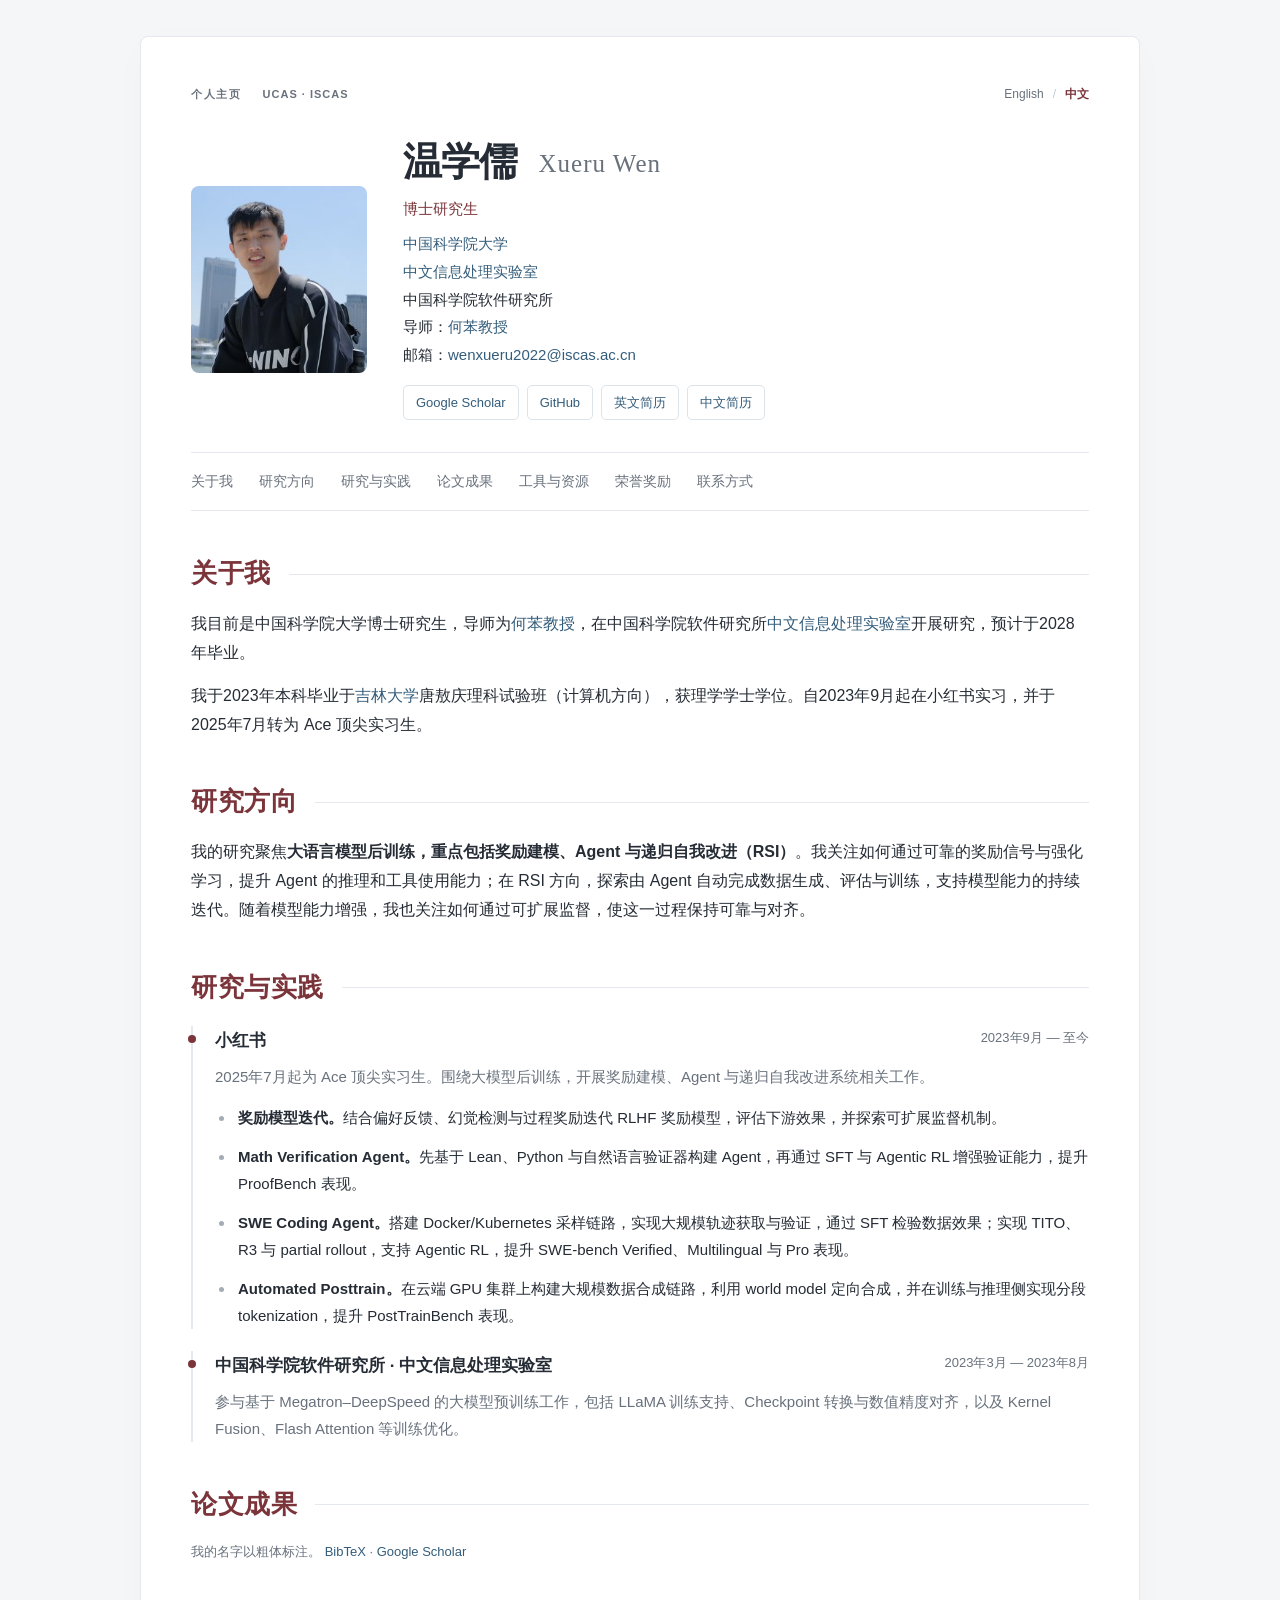
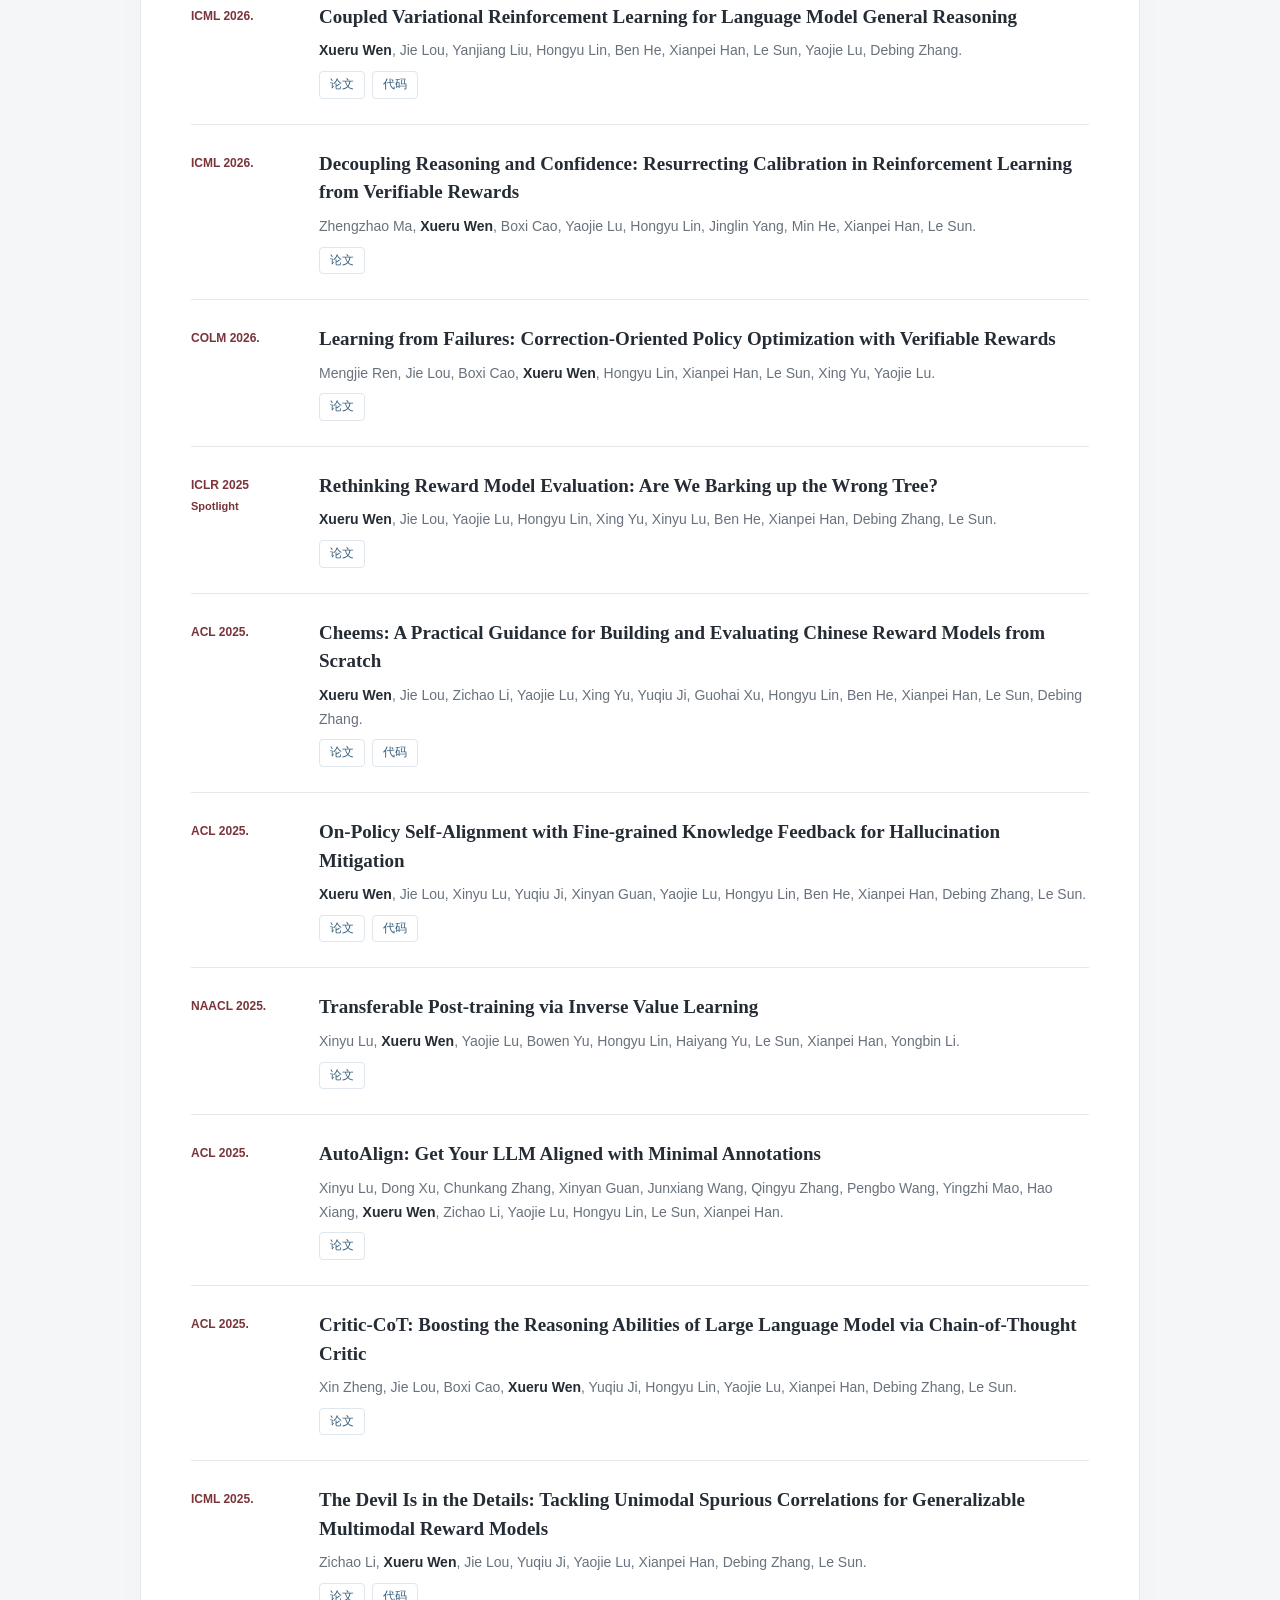
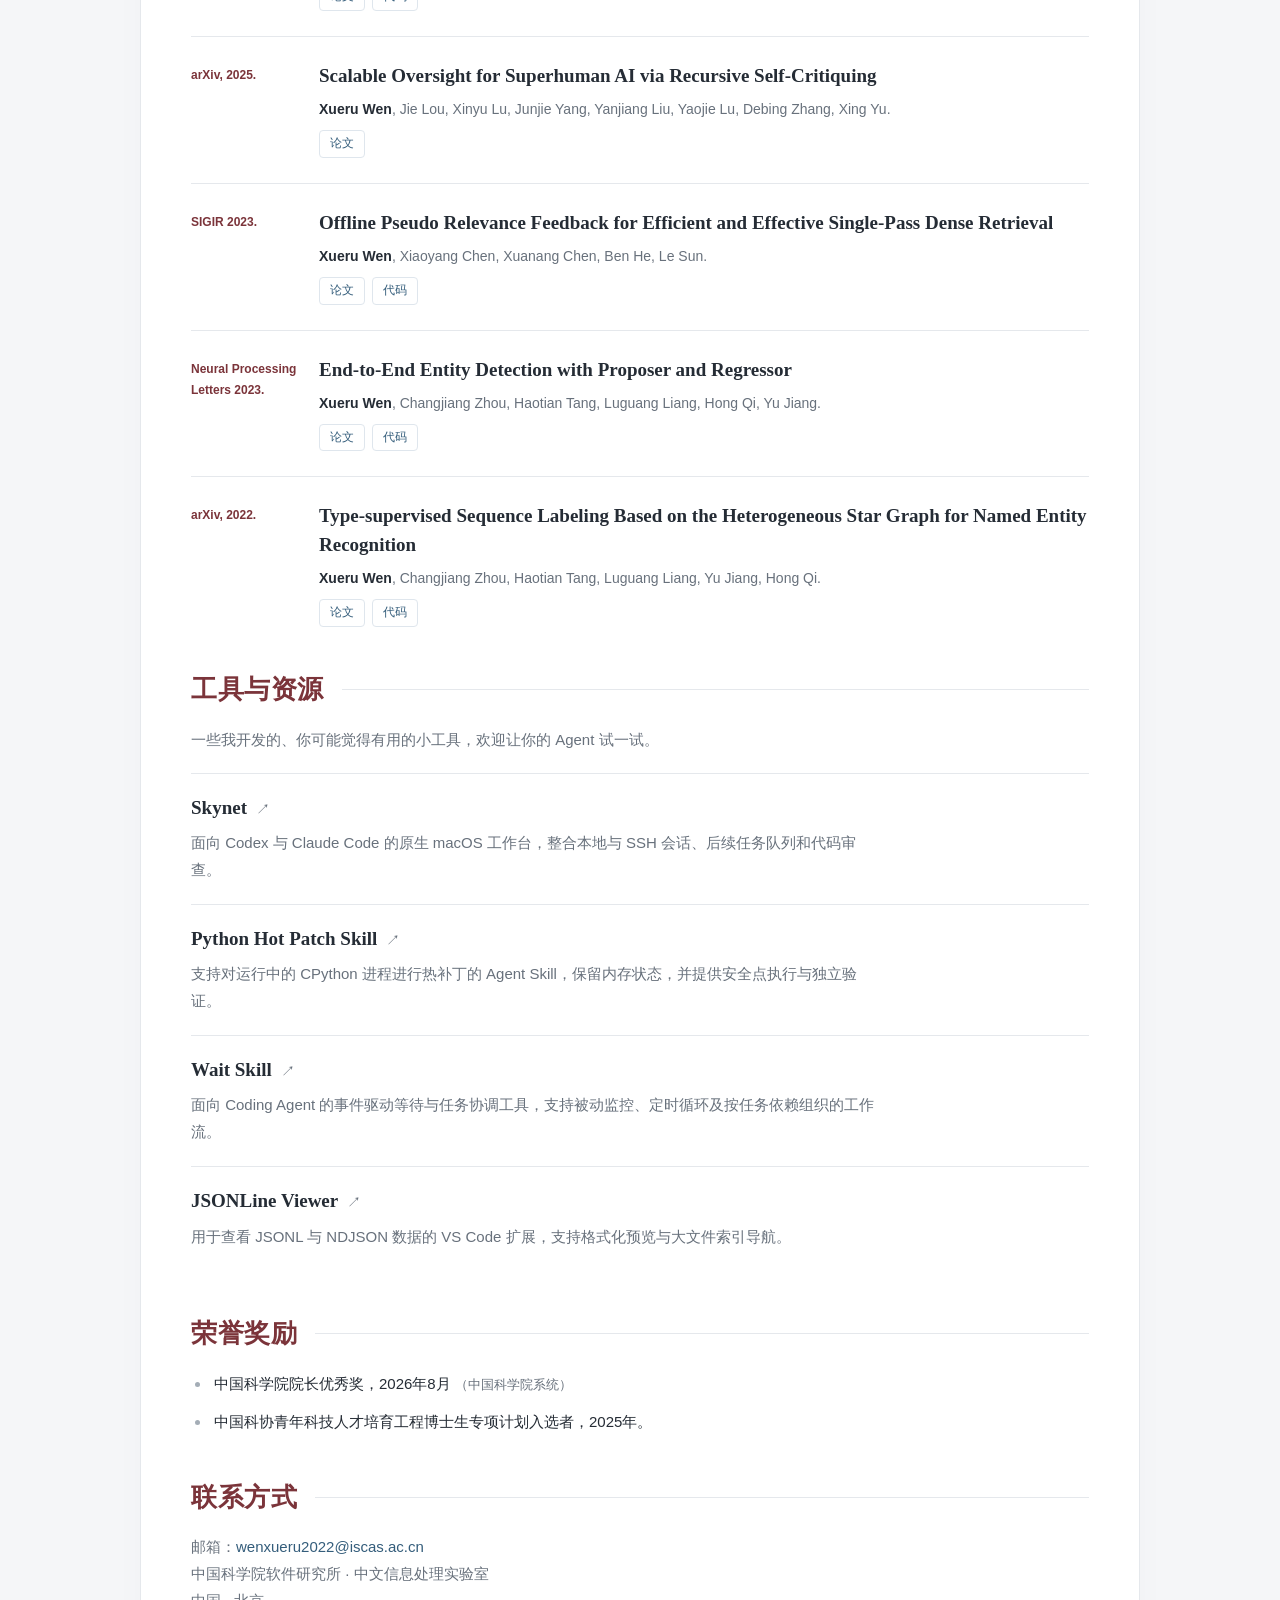
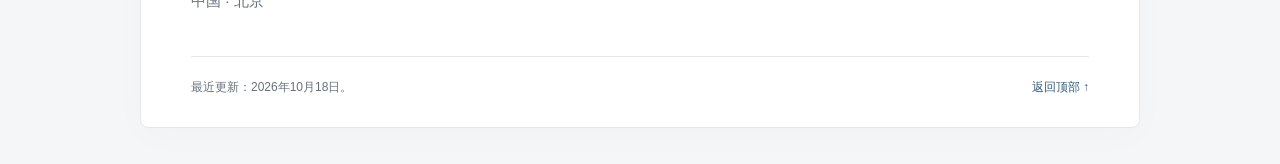
==== commit 9ce7f261: "Simplify doctoral student profile titles" ====
--- a/zh.html
+++ b/zh.html
@@ -27,7 +27,7 @@
       <img class="portrait" src="assets/portrait.jpg?v=2" width="241" height="256" alt="温学儒的照片" />
       <div>
         <h1>温学儒 <span class="chinese-name" lang="en">Xueru Wen</span></h1>
-        <p class="role">计算机应用技术 · 博士研究生</p>
+        <p class="role">博士研究生</p>
         <p><a href="https://www.ucas.ac.cn/">中国科学院大学</a></p>
         <p><a href="https://www.icip.org.cn/zh/homepage/">中文信息处理实验室</a></p>
         <p>中国科学院软件研究所</p>
@@ -49,7 +49,7 @@
 
   <section id="biography" aria-labelledby="biography-title">
     <h2 id="biography-title">关于我</h2>
-    <p>我目前是中国科学院大学计算机应用技术博士研究生，导师为<a href="https://people.ucas.edu.cn/~benhe">何苯教授</a>，在中国科学院软件研究所<a href="https://www.icip.org.cn/zh/homepage/">中文信息处理实验室</a>开展研究，预计于2028年毕业。</p>
+    <p>我目前是中国科学院大学博士研究生，导师为<a href="https://people.ucas.edu.cn/~benhe">何苯教授</a>，在中国科学院软件研究所<a href="https://www.icip.org.cn/zh/homepage/">中文信息处理实验室</a>开展研究，预计于2028年毕业。</p>
     <p>我于2023年本科毕业于<a href="https://www.jlu.edu.cn/">吉林大学</a>唐敖庆理科试验班（计算机方向），获理学学士学位。自2023年9月起在小红书实习，并于2025年7月转为 Ace 顶尖实习生。</p>
   </section>
 
